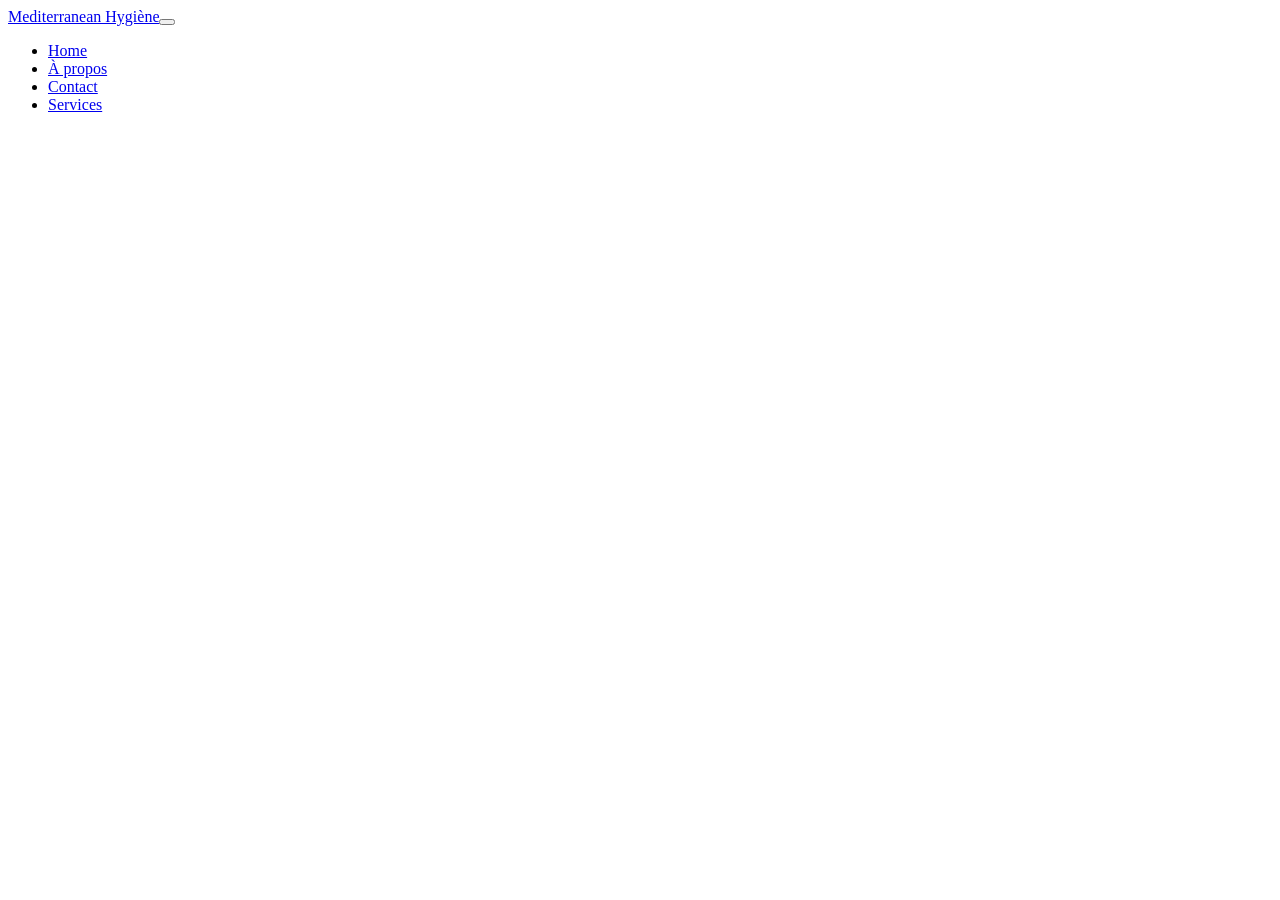
==== service1.html @ 09ca04ac "Add files via upload" ====
<!DOCTYPE html>
<html class="m-0 p-0 ms-0 ps-0 me-0 pe-0 mt-0 pt-0 mb-0 pb-0" data-bs-theme="light" lang="en">

<head>
    <meta charset="utf-8">
    <meta name="viewport" content="width=device-width, initial-scale=1.0, shrink-to-fit=no">
    <title>site web</title>
    <link rel="stylesheet" href="assets/bootstrap/css/bootstrap.min.css">
    <link rel="stylesheet" href="assets/css/bss-overrides.css">
    <link rel="stylesheet" href="https://cdn.jsdelivr.net/npm/bootstrap-icons@1.4.1/font/bootstrap-icons.css">
    <link rel="stylesheet" href="assets/css/-Filterable-Cards--Filterable-Cards.css">
    <link rel="stylesheet" href="assets/css/Full-Height-Hero-1.css">
    <link rel="stylesheet" href="assets/css/Full-Height-Hero.css">
    <link rel="stylesheet" href="assets/css/Paralax-Hero-Banner.css">
    <link rel="stylesheet" href="assets/css/Paralax-Hero-Banner-Hero-Technology.css">
</head>

<body class="d-inline flex-grow-0 m-0 p-0 ps-0 pe-0 pt-0 mb-0 pb-0 mx-0 px-0 my-0 py-0">
    <nav class="navbar navbar-expand-lg bg-dark mt-0 pt-4 mb-0 pb-4 navbar-dark" id="hero-1">
        <div class="container"><a class="navbar-brand" href="#!">Mediterranean Hygiène</a><button data-bs-toggle="collapse" data-bs-target="#navbarSupportedContent" class="navbar-toggler" type="button" aria-controls="navbarSupportedContent" aria-expanded="false" aria-label="Toggle navigation"><span class="navbar-toggler-icon"></span></button>
            <div class="collapse navbar-collapse" id="navbarSupportedContent">
                <ul class="navbar-nav ms-auto mb-2 mb-lg-0">
                    <li class="nav-item"><a class="nav-link active" aria-current="page" href="#!">Home</a></li>
                    <li class="nav-item"><a class="nav-link" href="#about">À propos</a></li>
                    <li class="nav-item"><a class="nav-link" href="#contactForm">Contact</a></li>
                    <li class="nav-item"><a class="nav-link" href="#Services">Services</a></li>
                </ul>
            </div>
        </div>
    </nav>
    <section class="d-inline-block min-vh-100 me-0 mb-0 pb-0" id="hero1">
        <div class="ms-4 ps-0 me-0 pe-10 mb-0 pb-0 text-overlay">
            <h2 class="fs-1" style="font-weight: bold;color: rgb(255,255,255);">Traitement Antiparasitaire pour Résidences et Industries</h2>
            <p style="color: rgb(255,255,255);">Solutions Efficaces Contre Les Nuisibles, Pour Tous<br><br>Contrôle professionnel des insectes, rongeurs et autres parasites, utilisant des produits écologiques et méthodes sûres.<br><br>Contactez-nous dès aujourd'hui!</p>
        </div>
    </section>
    <script src="assets/bootstrap/js/bootstrap.min.js"></script>
    <script src="https://cdn.jsdelivr.net/npm/bootstrap@5.2.3/dist/js/bootstrap.bundle.min.js"></script>
    <script src="assets/js/scripts.js"></script>
    <script src="https://cdn.startbootstrap.com/sb-forms-latest.js"></script>
    <script src="assets/js/-Filterable-Cards--Filterable-Cards.js"></script>
    <script src="assets/js/Paralax-Hero-Banner-untitled.js"></script>
</body>

</html>
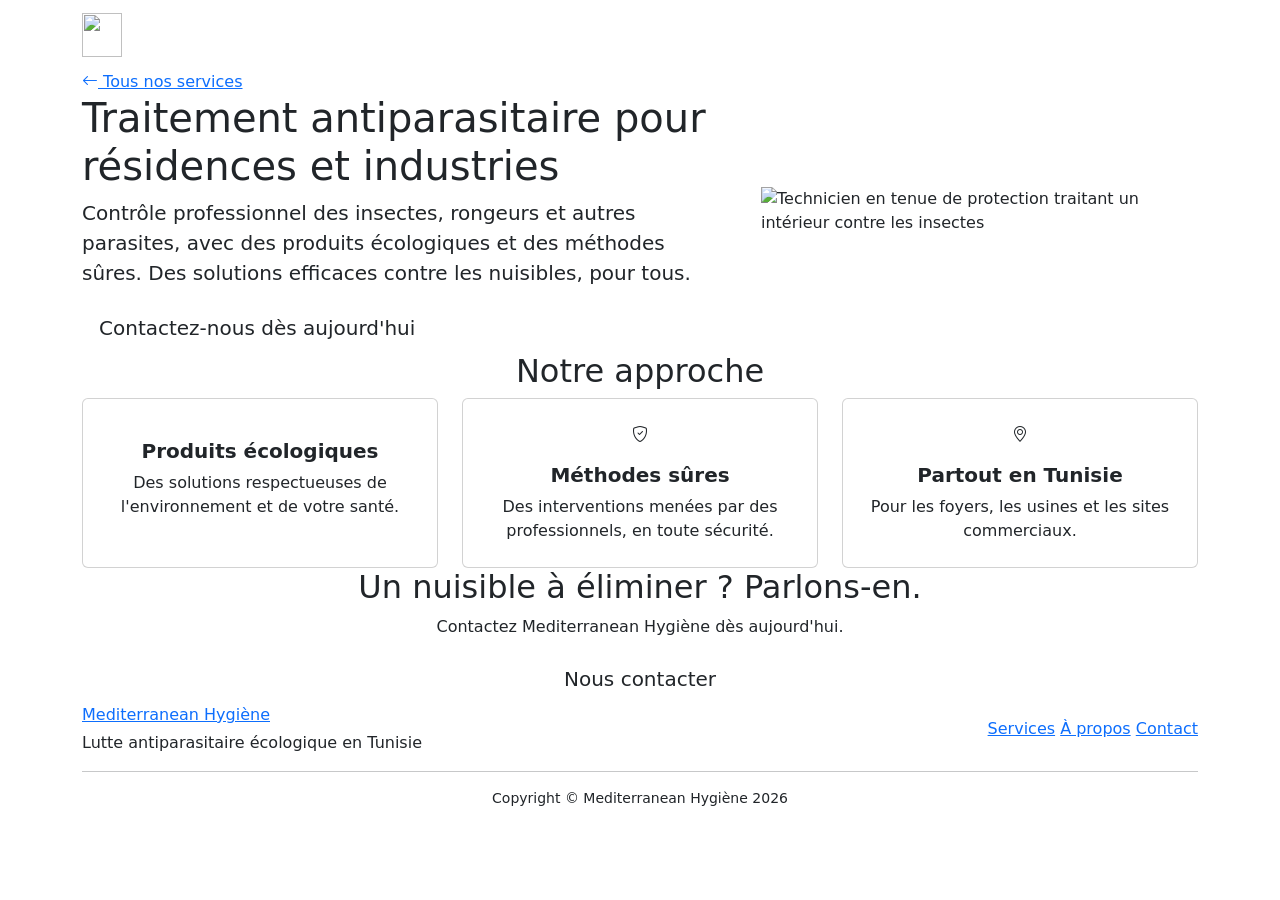
==== commit 762d0e3a: "site" ====
--- a/service1.html
+++ b/service1.html
@@ -1,45 +1,116 @@
 <!DOCTYPE html>
-<html class="m-0 p-0 ms-0 ps-0 me-0 pe-0 mt-0 pt-0 mb-0 pb-0" data-bs-theme="light" lang="en">
-
+<html lang="fr" data-bs-theme="light">
 <head>
     <meta charset="utf-8">
-    <meta name="viewport" content="width=device-width, initial-scale=1.0, shrink-to-fit=no">
-    <title>site web</title>
-    <link rel="stylesheet" href="assets/bootstrap/css/bootstrap.min.css">
-    <link rel="stylesheet" href="assets/css/bss-overrides.css">
-    <link rel="stylesheet" href="https://cdn.jsdelivr.net/npm/bootstrap-icons@1.4.1/font/bootstrap-icons.css">
-    <link rel="stylesheet" href="assets/css/-Filterable-Cards--Filterable-Cards.css">
-    <link rel="stylesheet" href="assets/css/Full-Height-Hero-1.css">
-    <link rel="stylesheet" href="assets/css/Full-Height-Hero.css">
-    <link rel="stylesheet" href="assets/css/Paralax-Hero-Banner.css">
-    <link rel="stylesheet" href="assets/css/Paralax-Hero-Banner-Hero-Technology.css">
+    <meta name="viewport" content="width=device-width, initial-scale=1">
+    <title>Traitement antiparasitaire pour résidences et industries | Mediterranean Hygiène</title>
+    <meta name="description" content="Contrôle professionnel des insectes, rongeurs et autres parasites, avec des produits écologiques et des méthodes sûres. Des solutions efficaces contre les nuisibles, pour tous.">
+    <link rel="icon" type="image/png" href="assets/img/logo.png">
+    <link rel="preconnect" href="https://fonts.googleapis.com">
+    <link rel="preconnect" href="https://fonts.gstatic.com" crossorigin>
+    <link rel="stylesheet" href="https://fonts.googleapis.com/css2?family=Poppins:wght@400;500;600;700;800&display=swap">
+    <link rel="stylesheet" href="https://cdn.jsdelivr.net/npm/bootstrap@5.3.3/dist/css/bootstrap.min.css">
+    <link rel="stylesheet" href="https://cdn.jsdelivr.net/npm/bootstrap-icons@1.11.3/font/bootstrap-icons.min.css">
+    <link rel="stylesheet" href="assets/css/style.css">
 </head>
-
-<body class="d-inline flex-grow-0 m-0 p-0 ps-0 pe-0 pt-0 mb-0 pb-0 mx-0 px-0 my-0 py-0">
-    <nav class="navbar navbar-expand-lg bg-dark mt-0 pt-4 mb-0 pb-4 navbar-dark" id="hero-1">
-        <div class="container"><a class="navbar-brand" href="#!">Mediterranean Hygiène</a><button data-bs-toggle="collapse" data-bs-target="#navbarSupportedContent" class="navbar-toggler" type="button" aria-controls="navbarSupportedContent" aria-expanded="false" aria-label="Toggle navigation"><span class="navbar-toggler-icon"></span></button>
-            <div class="collapse navbar-collapse" id="navbarSupportedContent">
+<body>
+    <nav class="navbar navbar-expand-lg navbar-dark sticky-top mh-navbar">
+        <div class="container">
+            <a class="navbar-brand d-flex align-items-center gap-2" href="index.html">
+                <img src="assets/img/logo.png" alt="" class="mh-logo" width="40" height="44">
+                <span>Mediterranean Hygiène</span>
+            </a>
+            <button class="navbar-toggler" type="button" data-bs-toggle="collapse" data-bs-target="#mainNav" aria-controls="mainNav" aria-expanded="false" aria-label="Ouvrir le menu">
+                <span class="navbar-toggler-icon"></span>
+            </button>
+            <div class="collapse navbar-collapse" id="mainNav">
                 <ul class="navbar-nav ms-auto mb-2 mb-lg-0">
-                    <li class="nav-item"><a class="nav-link active" aria-current="page" href="#!">Home</a></li>
-                    <li class="nav-item"><a class="nav-link" href="#about">À propos</a></li>
-                    <li class="nav-item"><a class="nav-link" href="#contactForm">Contact</a></li>
-                    <li class="nav-item"><a class="nav-link" href="#Services">Services</a></li>
+                    <li class="nav-item"><a class="nav-link" href="index.html">Accueil</a></li>
+                    <li class="nav-item"><a class="nav-link active" href="index.html#services" aria-current="page">Services</a></li>
+                    <li class="nav-item"><a class="nav-link" href="index.html#about">À propos</a></li>
+                    <li class="nav-item"><a class="nav-link" href="index.html#contact">Contact</a></li>
                 </ul>
             </div>
         </div>
     </nav>
-    <section class="d-inline-block min-vh-100 me-0 mb-0 pb-0" id="hero1">
-        <div class="ms-4 ps-0 me-0 pe-10 mb-0 pb-0 text-overlay">
-            <h2 class="fs-1" style="font-weight: bold;color: rgb(255,255,255);">Traitement Antiparasitaire pour Résidences et Industries</h2>
-            <p style="color: rgb(255,255,255);">Solutions Efficaces Contre Les Nuisibles, Pour Tous<br><br>Contrôle professionnel des insectes, rongeurs et autres parasites, utilisant des produits écologiques et méthodes sûres.<br><br>Contactez-nous dès aujourd'hui!</p>
+
+    <header class="mh-hero mh-hero-sub">
+        <div class="container position-relative">
+            <div class="row align-items-center g-5">
+                <div class="col-lg-7 text-center text-lg-start">
+                    <a class="mh-back" href="index.html#services"><i class="bi bi-arrow-left" aria-hidden="true"></i> Tous nos services</a>
+                    <h1>Traitement antiparasitaire pour résidences et industries</h1>
+                    <p class="lead">Contrôle professionnel des insectes, rongeurs et autres parasites, avec des produits écologiques et des méthodes sûres. Des solutions efficaces contre les nuisibles, pour tous.</p>
+                    <div class="d-flex flex-column flex-sm-row gap-3 justify-content-center justify-content-lg-start">
+                        <a class="btn btn-accent btn-lg" href="index.html#contact">Contactez-nous dès aujourd'hui</a>
+                    </div>
+                </div>
+                <div class="col-lg-5">
+                    <img src="assets/img/hero.jpg" alt="Technicien en tenue de protection traitant un intérieur contre les insectes" class="img-fluid mh-hero-img" width="1200" height="1200">
+                </div>
+            </div>
         </div>
-    </section>
-    <script src="assets/bootstrap/js/bootstrap.min.js"></script>
-    <script src="https://cdn.jsdelivr.net/npm/bootstrap@5.2.3/dist/js/bootstrap.bundle.min.js"></script>
-    <script src="assets/js/scripts.js"></script>
-    <script src="https://cdn.startbootstrap.com/sb-forms-latest.js"></script>
-    <script src="assets/js/-Filterable-Cards--Filterable-Cards.js"></script>
-    <script src="assets/js/Paralax-Hero-Banner-untitled.js"></script>
+    </header>
+
+    <main>
+        <section class="mh-section">
+            <div class="container">
+                <div class="mh-heading text-center">
+                    <h2>Notre approche</h2>
+                </div>
+                <div class="row g-4 justify-content-center">
+                    <div class="col-md-4">
+                        <div class="card mh-card h-100"><div class="card-body p-4 text-center">
+                            <div class="mh-icon mx-auto mb-3"><i class="bi bi-leaf" aria-hidden="true"></i></div>
+                            <h3 class="h5 fw-bold">Produits écologiques</h3>
+                            <p class="mb-0">Des solutions respectueuses de l'environnement et de votre santé.</p>
+                        </div></div>
+                    </div>
+                    <div class="col-md-4">
+                        <div class="card mh-card h-100"><div class="card-body p-4 text-center">
+                            <div class="mh-icon mx-auto mb-3"><i class="bi bi-shield-check" aria-hidden="true"></i></div>
+                            <h3 class="h5 fw-bold">Méthodes sûres</h3>
+                            <p class="mb-0">Des interventions menées par des professionnels, en toute sécurité.</p>
+                        </div></div>
+                    </div>
+                    <div class="col-md-4">
+                        <div class="card mh-card h-100"><div class="card-body p-4 text-center">
+                            <div class="mh-icon mx-auto mb-3"><i class="bi bi-geo-alt" aria-hidden="true"></i></div>
+                            <h3 class="h5 fw-bold">Partout en Tunisie</h3>
+                            <p class="mb-0">Pour les foyers, les usines et les sites commerciaux.</p>
+                        </div></div>
+                    </div>
+                </div>
+            </div>
+        </section>
+
+        <section class="mh-cta">
+            <div class="container text-center">
+                <h2>Un nuisible à éliminer ? Parlons-en.</h2>
+                <p>Contactez Mediterranean Hygiène dès aujourd'hui.</p>
+                <a class="btn btn-accent btn-lg" href="index.html#contact">Nous contacter</a>
+            </div>
+        </section>
+    </main>
+
+    <footer class="mh-footer">
+        <div class="container">
+            <div class="row gy-4 align-items-center">
+                <div class="col-md-6 text-center text-md-start">
+                    <a class="mh-footer-brand" href="index.html">Mediterranean Hygiène</a>
+                    <p class="mb-0 mt-1">Lutte antiparasitaire écologique en Tunisie</p>
+                </div>
+                <div class="col-md-6 text-center text-md-end">
+                    <a href="index.html#services">Services</a>
+                    <a href="index.html#about">À propos</a>
+                    <a href="index.html#contact">Contact</a>
+                </div>
+            </div>
+            <hr class="mh-footer-line">
+            <p class="text-center small mb-0">Copyright © Mediterranean Hygiène <span id="year">2026</span></p>
+        </div>
+    </footer>
+    <script src="https://cdn.jsdelivr.net/npm/bootstrap@5.3.3/dist/js/bootstrap.bundle.min.js"></script>
+    <script>document.getElementById('year').textContent = new Date().getFullYear();</script>
 </body>
-
-</html>+</html>
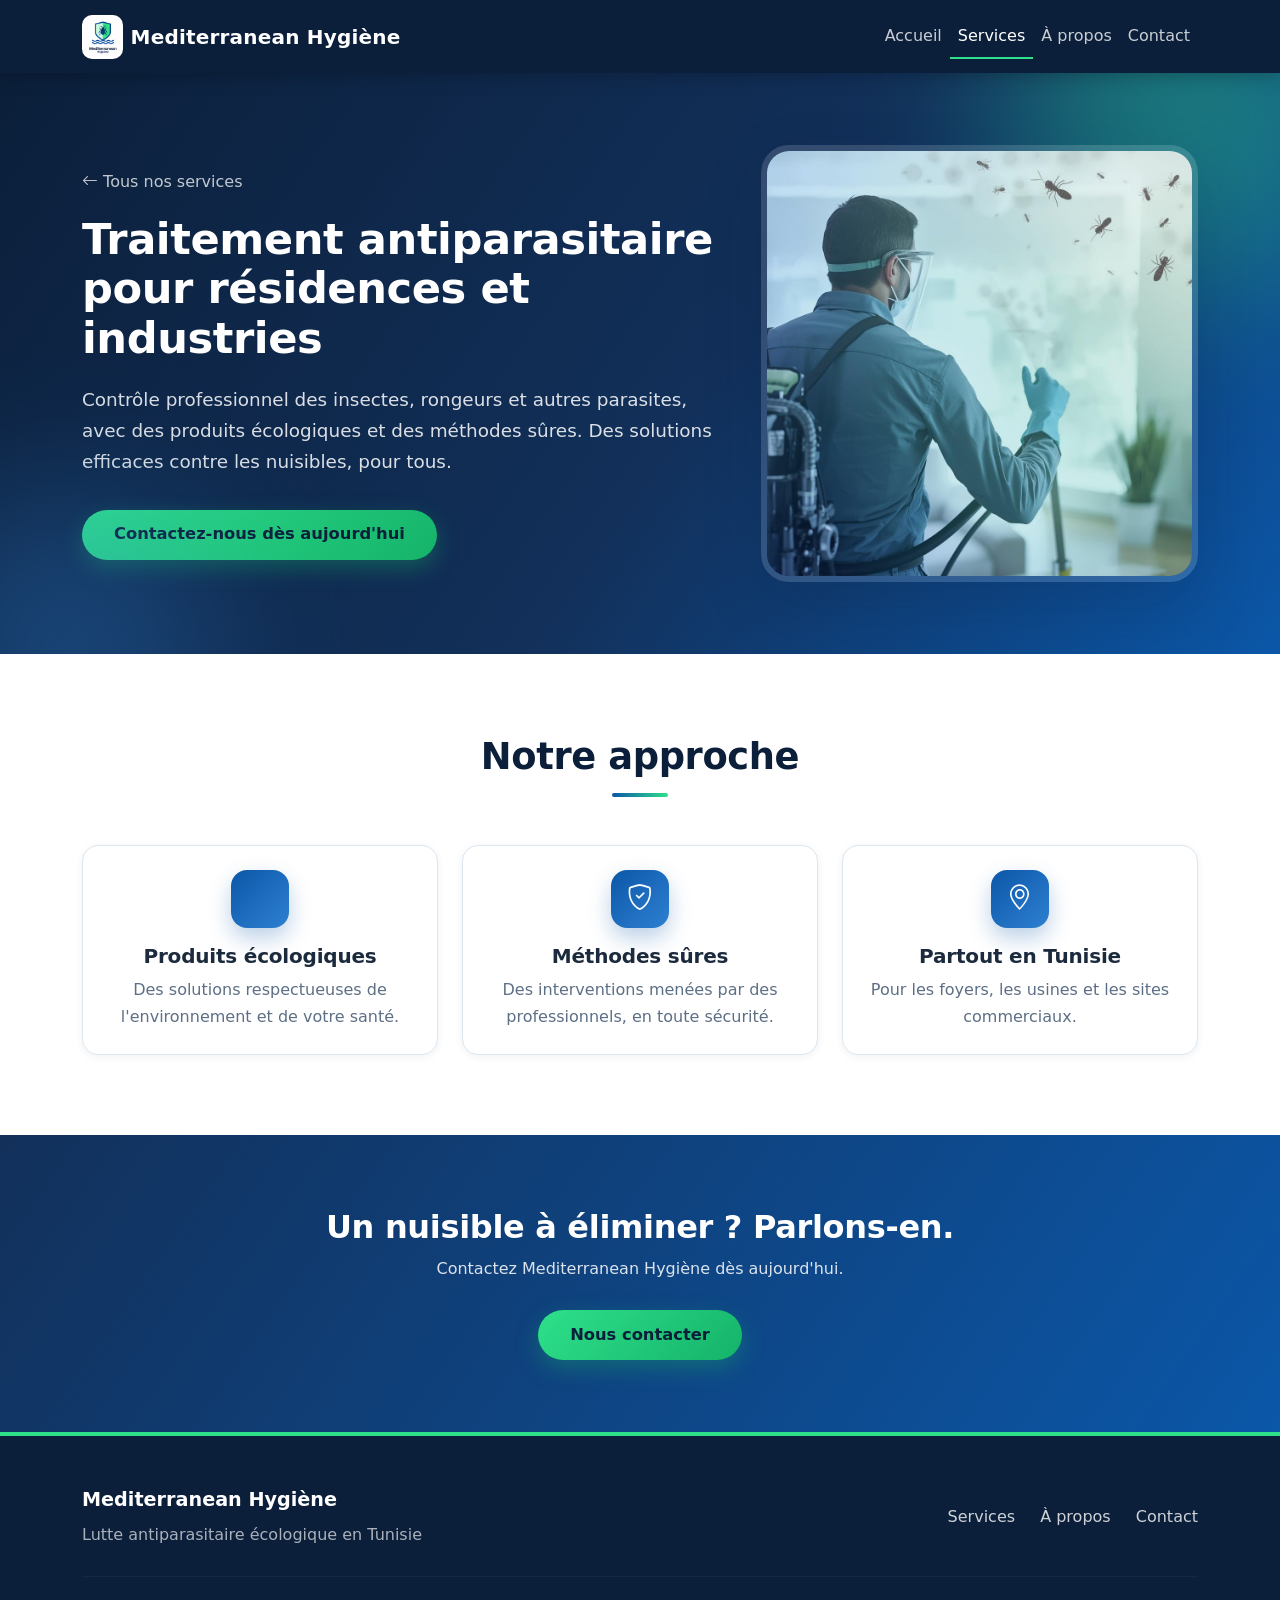
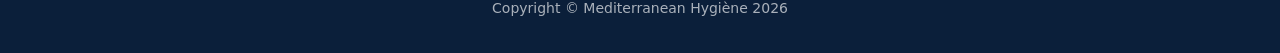
==== commit d5c1ae9e: "site" ====
--- a/service1.html
+++ b/service1.html
@@ -5,19 +5,19 @@
     <meta name="viewport" content="width=device-width, initial-scale=1">
     <title>Traitement antiparasitaire pour résidences et industries | Mediterranean Hygiène</title>
     <meta name="description" content="Contrôle professionnel des insectes, rongeurs et autres parasites, avec des produits écologiques et des méthodes sûres. Des solutions efficaces contre les nuisibles, pour tous.">
-    <link rel="icon" type="image/png" href="assets/img/logo.png">
+    <link rel="icon" type="image/png" href="logo.png">
     <link rel="preconnect" href="https://fonts.googleapis.com">
     <link rel="preconnect" href="https://fonts.gstatic.com" crossorigin>
     <link rel="stylesheet" href="https://fonts.googleapis.com/css2?family=Poppins:wght@400;500;600;700;800&display=swap">
     <link rel="stylesheet" href="https://cdn.jsdelivr.net/npm/bootstrap@5.3.3/dist/css/bootstrap.min.css">
     <link rel="stylesheet" href="https://cdn.jsdelivr.net/npm/bootstrap-icons@1.11.3/font/bootstrap-icons.min.css">
-    <link rel="stylesheet" href="assets/css/style.css">
+    <link rel="stylesheet" href="style.css">
 </head>
 <body>
     <nav class="navbar navbar-expand-lg navbar-dark sticky-top mh-navbar">
         <div class="container">
             <a class="navbar-brand d-flex align-items-center gap-2" href="index.html">
-                <img src="assets/img/logo.png" alt="" class="mh-logo" width="40" height="44">
+                <img src="logo.png" alt="" class="mh-logo" width="40" height="44">
                 <span>Mediterranean Hygiène</span>
             </a>
             <button class="navbar-toggler" type="button" data-bs-toggle="collapse" data-bs-target="#mainNav" aria-controls="mainNav" aria-expanded="false" aria-label="Ouvrir le menu">
@@ -46,7 +46,7 @@
                     </div>
                 </div>
                 <div class="col-lg-5">
-                    <img src="assets/img/hero.jpg" alt="Technicien en tenue de protection traitant un intérieur contre les insectes" class="img-fluid mh-hero-img" width="1200" height="1200">
+                    <img src="hero.jpg" alt="Technicien en tenue de protection traitant un intérieur contre les insectes" class="img-fluid mh-hero-img" width="1200" height="1200">
                 </div>
             </div>
         </div>
--- a/style.css
+++ b/style.css
@@ -0,0 +1,266 @@
+/* ==========================================================================
+   Mediterranean Hygiène — custom styles (sits on top of Bootstrap 5.3)
+   Palette from the logo: deep navy, Mediterranean blue, fresh green.
+   ========================================================================== */
+
+:root {
+  --mh-navy: #0b1f3a;
+  --mh-navy-2: #12305a;
+  --mh-blue: #0b57a8;
+  --mh-blue-light: #2f80d1;
+  --mh-green: #2ee08a;
+  --mh-green-dark: #15b36a;
+  --mh-sky: #eaf6fd;
+  --mh-ink: #1b2a3d;
+  --mh-muted: #5d6f85;
+  --mh-line: #dbe6f1;
+
+  --mh-radius: 16px;
+  --mh-shadow-sm: 0 2px 8px rgba(11, 31, 58, .06);
+  --mh-shadow: 0 14px 34px rgba(11, 31, 58, .12);
+  --mh-shadow-lg: 0 24px 60px rgba(11, 31, 58, .20);
+
+  --bs-body-font-family: "Poppins", system-ui, -apple-system, "Segoe UI", Roboto, sans-serif;
+  --bs-body-color: var(--mh-ink);
+  --bs-link-color: var(--mh-blue);
+  --bs-link-hover-color: var(--mh-green-dark);
+}
+
+/* ---------- Base ---------- */
+html { scroll-behavior: smooth; }
+body { line-height: 1.7; -webkit-font-smoothing: antialiased; }
+section[id] { scroll-margin-top: 76px; }
+h1, h2, h3, h4, h5, h6 { color: var(--mh-navy); line-height: 1.25; letter-spacing: -.01em; }
+p { color: var(--mh-muted); }
+::selection { background: var(--mh-green); color: var(--mh-navy); }
+:focus-visible { outline: 3px solid var(--mh-green); outline-offset: 3px; }
+
+/* ---------- Navbar ---------- */
+.mh-navbar {
+  background: var(--mh-navy);
+  box-shadow: 0 2px 18px rgba(0, 0, 0, .25);
+  padding-top: .6rem;
+  padding-bottom: .6rem;
+}
+.mh-navbar .navbar-brand { color: #fff; font-weight: 700; letter-spacing: .01em; }
+.mh-logo {
+  height: 44px;
+  width: auto;
+  background: #fff;
+  border-radius: 10px;
+  padding: 3px;
+}
+.mh-navbar .nav-link {
+  color: rgba(255, 255, 255, .78);
+  font-weight: 500;
+  padding: .5rem 1rem;
+  border-bottom: 2px solid transparent;
+  transition: color .2s, border-color .2s;
+}
+.mh-navbar .nav-link:hover,
+.mh-navbar .nav-link.active { color: #fff; border-bottom-color: var(--mh-green); }
+@media (max-width: 991.98px) {
+  .mh-navbar .nav-link { border-bottom: 0; border-left: 3px solid transparent; padding-left: .75rem; }
+  .mh-navbar .nav-link:hover,
+  .mh-navbar .nav-link.active { border-left-color: var(--mh-green); }
+}
+
+/* ---------- Buttons ---------- */
+.btn { border-radius: 999px; font-weight: 600; transition: transform .2s ease, box-shadow .2s ease, background .2s; }
+.btn-lg { padding: .8rem 2rem; font-size: 1.02rem; }
+.btn-accent {
+  color: var(--mh-navy);
+  border: 0;
+  background: linear-gradient(135deg, var(--mh-green) 0%, var(--mh-green-dark) 100%);
+  box-shadow: 0 8px 22px rgba(21, 179, 106, .35);
+}
+.btn-accent:hover, .btn-accent:focus {
+  color: var(--mh-navy);
+  background: linear-gradient(135deg, #5af0a6 0%, var(--mh-green) 100%);
+  transform: translateY(-2px);
+  box-shadow: 0 14px 28px rgba(21, 179, 106, .45);
+}
+.btn-outline-light { border-width: 2px; }
+.btn-outline-light:hover { color: var(--mh-navy); transform: translateY(-2px); }
+
+/* ---------- Hero ---------- */
+.mh-hero {
+  position: relative;
+  overflow: hidden;
+  padding: 5.5rem 0;
+  color: #fff;
+  background: linear-gradient(125deg, var(--mh-navy) 0%, var(--mh-navy-2) 55%, var(--mh-blue) 100%);
+}
+.mh-hero::before,
+.mh-hero::after {
+  content: "";
+  position: absolute;
+  border-radius: 50%;
+  filter: blur(80px);
+  opacity: .35;
+  pointer-events: none;
+}
+.mh-hero::before { width: 360px; height: 360px; background: var(--mh-green); top: -140px; right: -90px; }
+.mh-hero::after { width: 300px; height: 300px; background: var(--mh-blue-light); bottom: -140px; left: -90px; }
+.mh-hero h1 {
+  color: #fff;
+  font-weight: 800;
+  font-size: clamp(2rem, 4.2vw, 3.2rem);
+  line-height: 1.15;
+  margin-bottom: 1.25rem;
+}
+.mh-hero .lead { color: rgba(255, 255, 255, .85); font-size: 1.15rem; margin-bottom: 2rem; }
+.mh-accent { color: var(--mh-green); }
+.mh-eyebrow {
+  display: inline-block;
+  margin-bottom: 1.25rem;
+  padding: .35rem .95rem;
+  border-radius: 999px;
+  font-size: .8rem;
+  font-weight: 600;
+  letter-spacing: .06em;
+  text-transform: uppercase;
+  color: var(--mh-green);
+  background: rgba(46, 224, 138, .12);
+  border: 1px solid rgba(46, 224, 138, .35);
+}
+.mh-hero-img {
+  display: block;
+  width: 100%;
+  max-width: 520px;
+  height: auto;
+  margin: 0 auto;
+  border-radius: 28px;
+  border: 6px solid rgba(255, 255, 255, .14);
+  box-shadow: var(--mh-shadow-lg);
+}
+.mh-hero-sub { padding: 4.5rem 0; }
+.mh-hero-sub h1 { font-size: clamp(1.8rem, 3.6vw, 2.7rem); }
+.mh-back {
+  display: inline-block;
+  margin-bottom: 1.25rem;
+  color: rgba(255, 255, 255, .75);
+  text-decoration: none;
+  font-weight: 500;
+}
+.mh-back:hover { color: var(--mh-green); }
+
+/* ---------- Sections ---------- */
+.mh-section { padding: 5rem 0; }
+.mh-section-sky { background: var(--mh-sky); }
+.mh-heading { max-width: 640px; margin: 0 auto 3rem; }
+.mh-heading h2 { font-weight: 800; font-size: clamp(1.7rem, 3vw, 2.3rem); }
+.mh-heading h2::after {
+  content: "";
+  display: block;
+  width: 56px;
+  height: 4px;
+  margin: .8rem auto 0;
+  border-radius: 4px;
+  background: linear-gradient(90deg, var(--mh-blue), var(--mh-green));
+}
+.mh-heading p { margin: 1rem 0 0; }
+
+/* Icon badge */
+.mh-icon {
+  display: flex;
+  align-items: center;
+  justify-content: center;
+  width: 3.6rem;
+  height: 3.6rem;
+  font-size: 1.6rem;
+  color: #fff;
+  border-radius: 16px;
+  background: linear-gradient(135deg, var(--mh-blue) 0%, var(--mh-blue-light) 100%);
+  box-shadow: 0 10px 22px rgba(11, 87, 168, .28);
+}
+
+/* Cards */
+.mh-card {
+  border: 1px solid var(--mh-line);
+  border-radius: var(--mh-radius);
+  box-shadow: var(--mh-shadow-sm);
+  transition: transform .3s ease, box-shadow .3s ease, border-color .3s;
+}
+.mh-card:hover { transform: translateY(-6px); box-shadow: var(--mh-shadow); border-color: transparent; }
+.mh-card .mh-link {
+  font-weight: 600;
+  text-decoration: none;
+  color: var(--mh-blue);
+}
+.mh-card .mh-link i { display: inline-block; transition: transform .2s; }
+.mh-card:hover .mh-link { color: var(--mh-green-dark); }
+.mh-card:hover .mh-link i { transform: translateX(5px); }
+
+/* About */
+.mh-about-text { font-size: 1.15rem; line-height: 1.9; color: var(--mh-ink); }
+.mh-point {
+  height: 100%;
+  padding: 1.75rem 1.25rem;
+  background: #fff;
+  border-radius: var(--mh-radius);
+  box-shadow: var(--mh-shadow-sm);
+}
+
+/* ---------- Contact form ---------- */
+.mh-form {
+  padding: 2.25rem;
+  background: #fff;
+  border: 1px solid var(--mh-line);
+  border-radius: 24px;
+  box-shadow: var(--mh-shadow);
+}
+.mh-form .form-control {
+  border: 2px solid var(--mh-line);
+  border-radius: 12px;
+  background: #f8fbfe;
+}
+.mh-form .form-control:focus {
+  background: #fff;
+  border-color: var(--mh-blue-light);
+  box-shadow: 0 0 0 .25rem rgba(47, 128, 209, .18);
+}
+/* keep the Pageclip button looking like our buttons */
+.mh-form .pageclip-form__submit {
+  color: var(--mh-navy);
+  border: 0;
+  border-radius: 999px;
+  background: linear-gradient(135deg, var(--mh-green) 0%, var(--mh-green-dark) 100%);
+}
+
+/* ---------- Service page CTA band ---------- */
+.mh-cta {
+  padding: 4.5rem 0;
+  color: #fff;
+  background: linear-gradient(125deg, var(--mh-navy-2) 0%, var(--mh-blue) 100%);
+}
+.mh-cta h2 { color: #fff; font-weight: 800; }
+.mh-cta p { color: rgba(255, 255, 255, .85); margin-bottom: 1.75rem; }
+
+/* ---------- Footer ---------- */
+.mh-footer {
+  padding: 3rem 0 2rem;
+  color: rgba(255, 255, 255, .7);
+  background: var(--mh-navy);
+  border-top: 4px solid var(--mh-green);
+}
+.mh-footer p { color: rgba(255, 255, 255, .65); }
+.mh-footer a { color: rgba(255, 255, 255, .8); text-decoration: none; margin-left: 1.25rem; }
+.mh-footer a:hover { color: var(--mh-green); }
+.mh-footer .mh-footer-brand { margin-left: 0; color: #fff; font-weight: 700; font-size: 1.2rem; }
+.mh-footer-line { border-color: rgba(255, 255, 255, .15); margin: 1.75rem 0 1.25rem; }
+@media (max-width: 767.98px) {
+  .mh-footer a { margin: 0 .6rem; }
+}
+
+/* ---------- Small screens ---------- */
+@media (max-width: 575.98px) {
+  .mh-hero, .mh-hero-sub { padding: 3.5rem 0; }
+  .mh-section { padding: 3.5rem 0; }
+  .mh-form { padding: 1.5rem; }
+}
+
+@media (prefers-reduced-motion: reduce) {
+  html { scroll-behavior: auto; }
+  *, *::before, *::after { transition: none !important; }
+}
